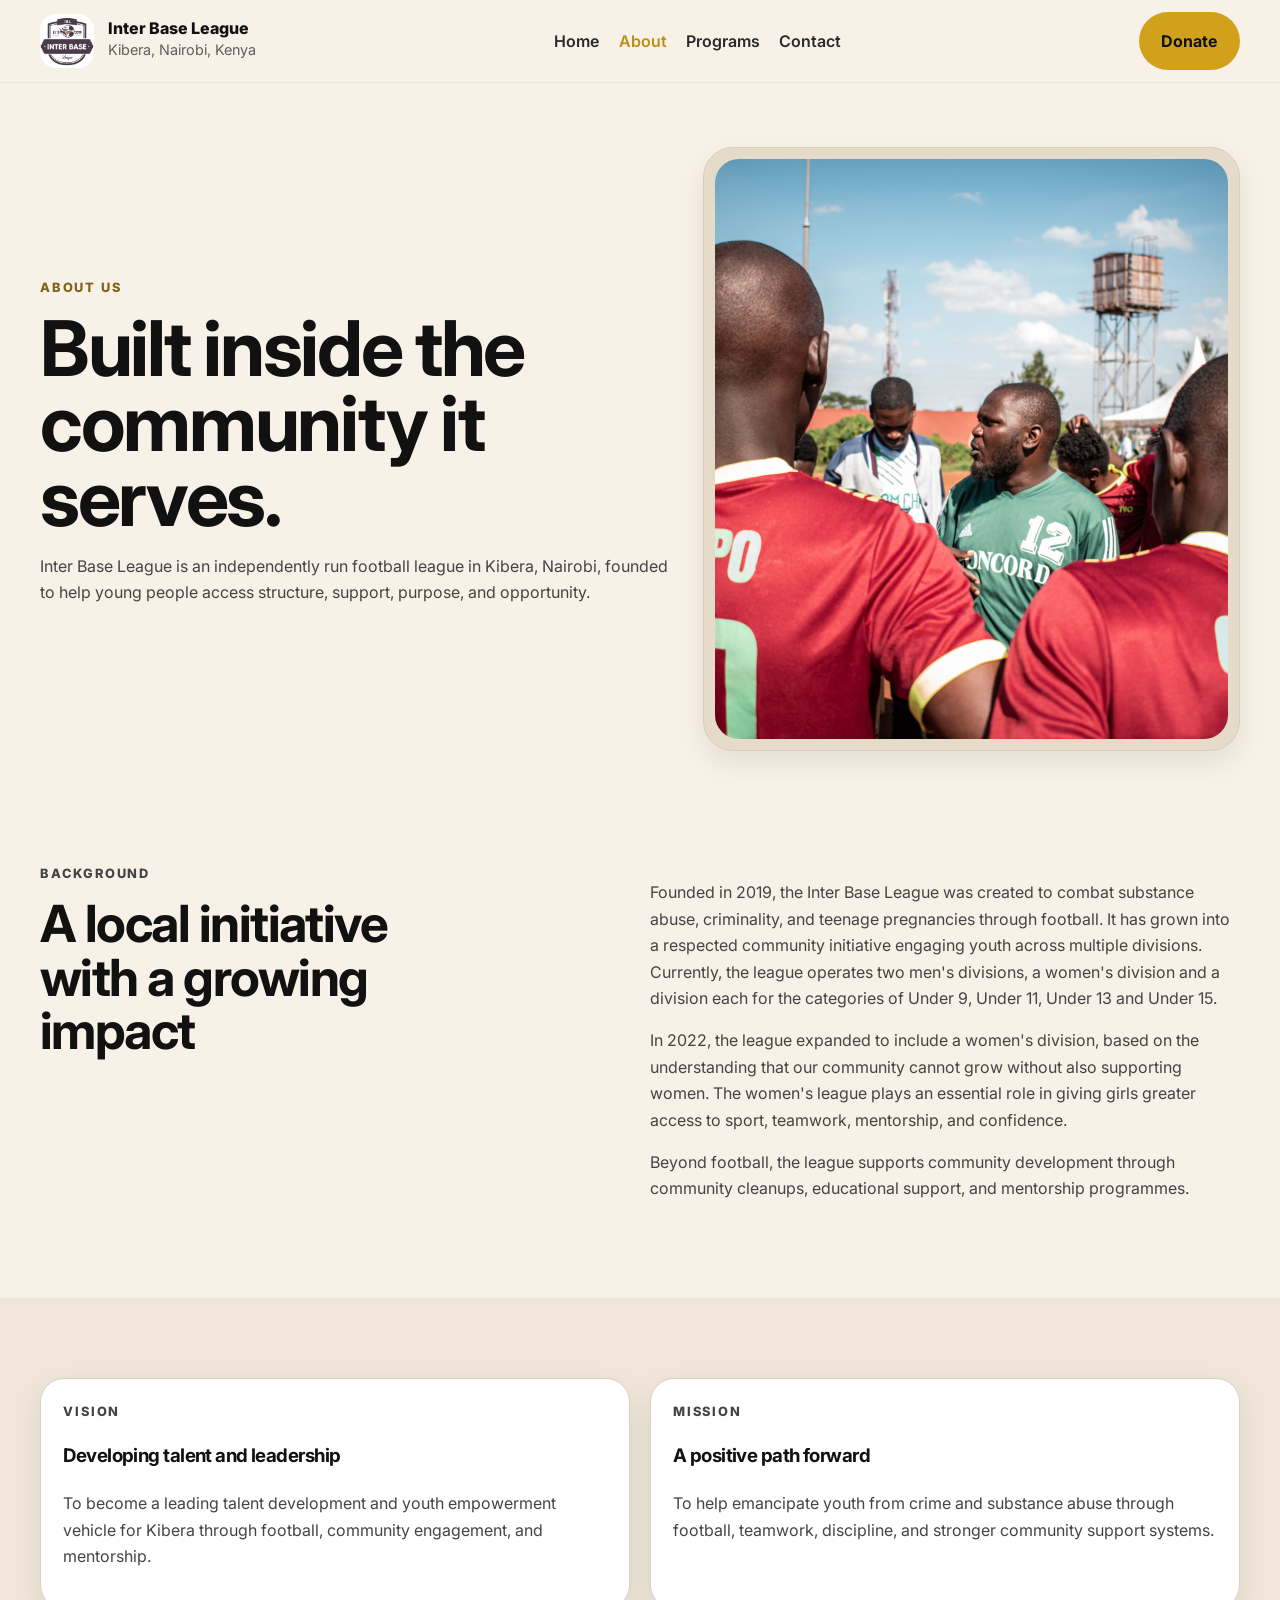
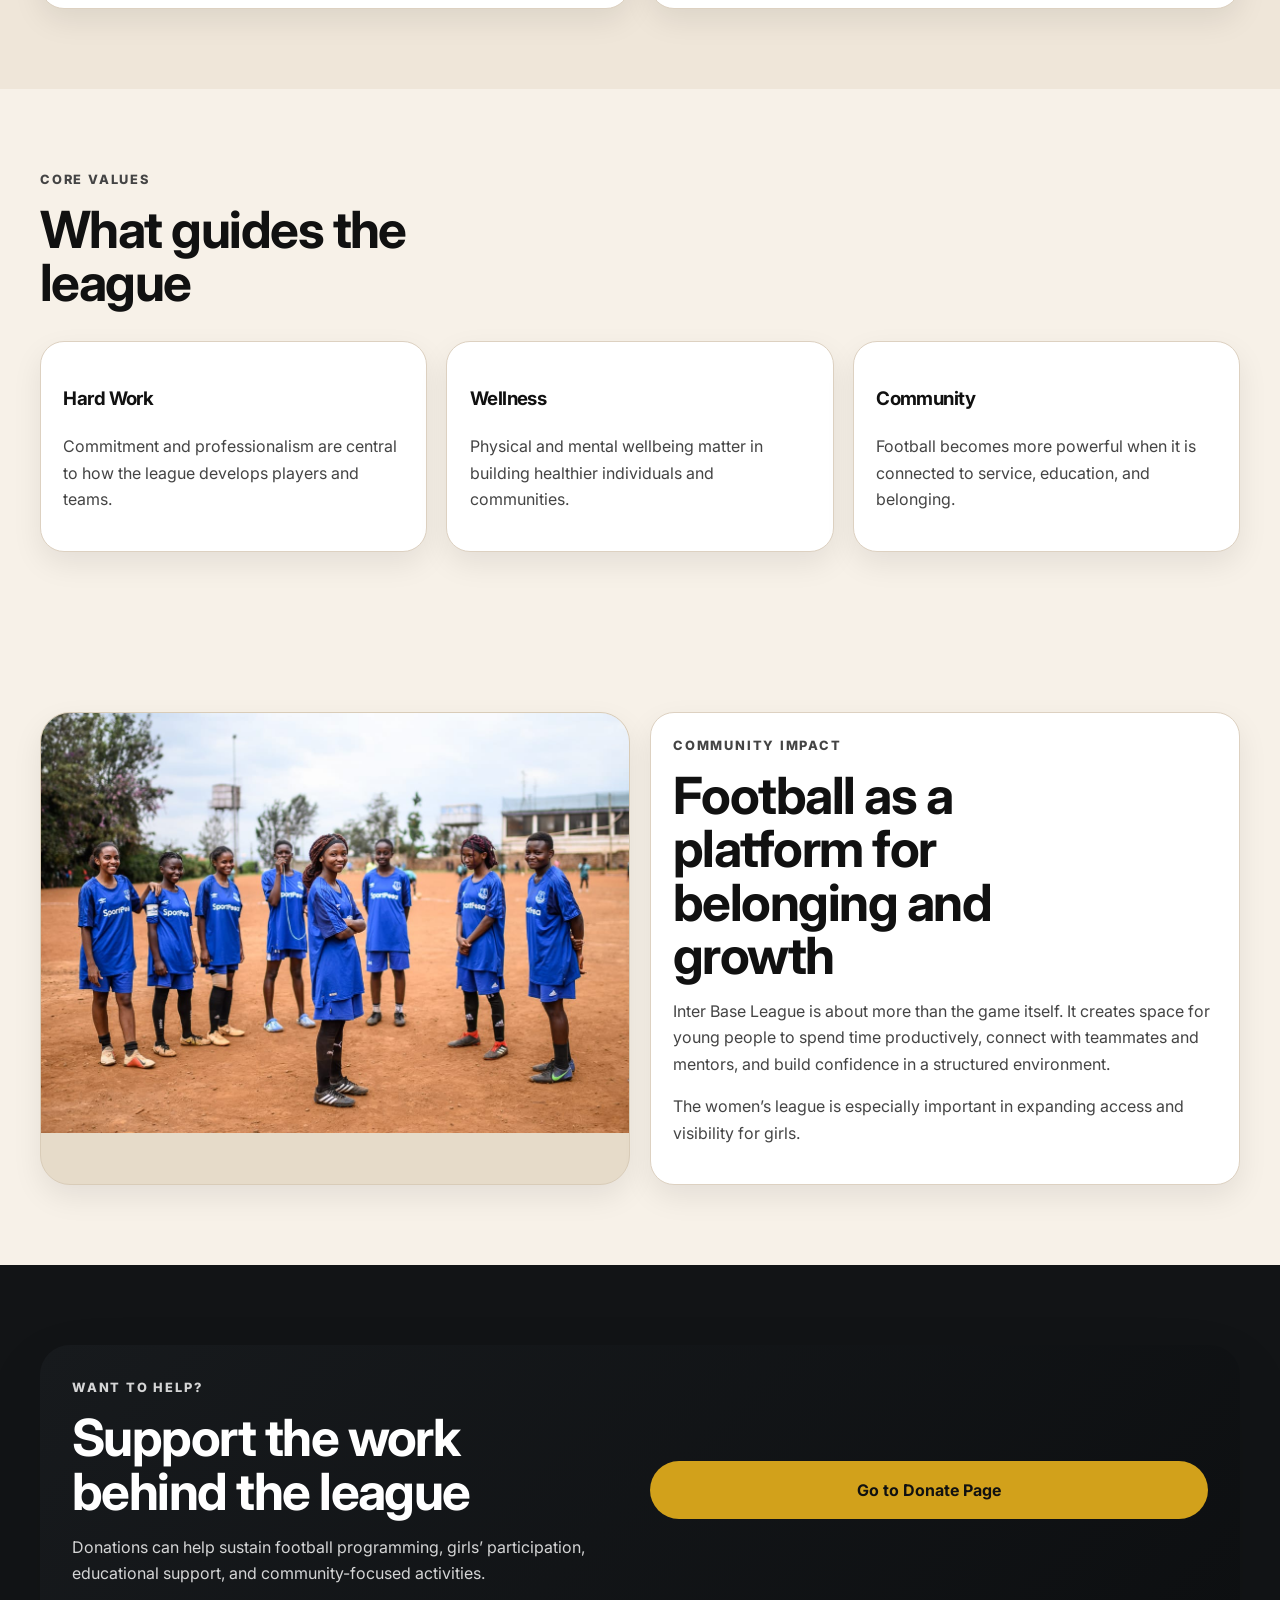
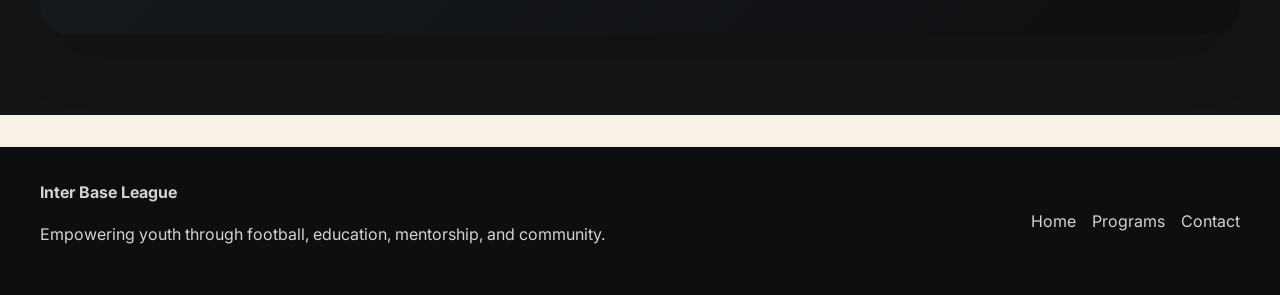
==== about.html @ d0ce37cc "Update about.html" ====
<!DOCTYPE html>
<html lang="en">
<head>
  <meta charset="UTF-8" />
  <meta name="viewport" content="width=device-width, initial-scale=1.0" />
  <title>Inter Base League | About</title>
  <meta name="description" content="Learn about Inter Base League, its mission, vision, and community impact in Kibera, Nairobi." />
  <link rel="preconnect" href="https://fonts.googleapis.com">
  <link rel="preconnect" href="https://fonts.gstatic.com" crossorigin>
  <link href="https://fonts.googleapis.com/css2?family=Inter:wght@400;500;600;700;800;900&display=swap" rel="stylesheet">
  <link rel="stylesheet" href="style.css" />
</head>
<body>
  <header class="site-header">
    <div class="container nav">
      <a href="index.html" class="brand">
        <div class="brand-mark">
          <img src="newlogo.png" alt="Inter Base League logo" onerror="this.parentElement.innerHTML='LOGO'">
        </div>
        <div class="brand-copy">
          <span class="brand-title">Inter Base League</span>
          <span class="brand-subtitle">Kibera, Nairobi, Kenya</span>
        </div>
      </a>

      <nav class="desktop-nav">
        <a href="index.html">Home</a>
        <a href="about.html" class="active">About</a>
        <a href="programs.html">Programs</a>
        <a href="contact.html">Contact</a>
      </nav>

      <div class="nav-actions">
        <a href="donate.html" class="btn btn-primary nav-btn">Donate</a>
        <button class="menu-toggle" aria-label="Open menu">☰</button>
      </div>
    </div>

    <div class="container mobile-nav">
      <div class="mobile-nav-inner">
        <a href="index.html">Home</a>
        <a href="about.html" class="active">About</a>
        <a href="programs.html">Programs</a>
        <a href="contact.html">Contact</a>
      </div>
    </div>
  </header>

  <main>
    <section class="page-hero">
      <div class="container page-hero-grid">
        <div>
          <p class="eyebrow">About us</p>
          <h1>Built inside the community it serves.</h1>
          <p class="lead">
            Inter Base League is an independently run football league in Kibera, Nairobi,
            founded to help young people access structure, support, purpose, and opportunity.
          </p>
        </div>
        <div class="hero-frame">
          <img
            src="newabout-hero.jpg"
            alt="About Inter Base League"
            class="hero-media-fixed"
            onerror="this.replaceWith(Object.assign(document.createElement('div'), {className:'placeholder placeholder-tall', textContent:'About Page Photo Placeholder'}))"
          />
        </div>
      </div>
    </section>

    <section class="section">
      <div class="container split">
        <div>
          <p class="eyebrow">Background</p>
          <h2>A local initiative with a growing impact</h2>
        </div>
        <div class="copy-block">
          <p>
            Founded in 2019, the Inter Base League was created to combat substance abuse,
            criminality, and teenage pregnancies through football. It has grown into a
            respected community initiative engaging youth across multiple divisions. 
            Currently, the league operates two men's divisions, a women's division and a 
            division each for the categories of Under 9, Under 11, Under 13 and Under 15.
          </p>
          <p>
            In 2022, the league expanded to include a women's division, based on the understanding
            that our community cannot grow without also supporting women. The women's league plays an
            essential role in giving girls greater access to sport, teamwork, mentorship, and confidence.
          </p>
          <p>
            Beyond football, the league supports community development through community cleanups,
            educational support, and mentorship programmes.
          </p>
        </div>
      </div>
    </section>

    <section class="section section-soft">
      <div class="container cards-2">
        <article class="card">
          <p class="eyebrow">Vision</p>
          <h3>Developing talent and leadership</h3>
          <p>
            To become a leading talent development and youth empowerment vehicle for Kibera
            through football, community engagement, and mentorship.
          </p>
        </article>

        <article class="card">
          <p class="eyebrow">Mission</p>
          <h3>A positive path forward</h3>
          <p>
            To help emancipate youth from crime and substance abuse through football,
            teamwork, discipline, and stronger community support systems.
          </p>
        </article>
      </div>
    </section>

    <section class="section">
      <div class="container section-heading">
        <p class="eyebrow">Core Values</p>
        <h2>What guides the league</h2>
      </div>

      <div class="container cards-3">
        <article class="card">
          <h3>Hard Work</h3>
          <p>Commitment and professionalism are central to how the league develops players and teams.</p>
        </article>
        <article class="card">
          <h3>Wellness</h3>
          <p>Physical and mental wellbeing matter in building healthier individuals and communities.</p>
        </article>
        <article class="card">
          <h3>Community</h3>
          <p>Football becomes more powerful when it is connected to service, education, and belonging.</p>
        </article>
      </div>
    </section>

    <section class="section">
      <div class="container two-col">
        <div class="image-card">
          <img
            src="newwomens-league-1.jpg"
            alt="Girls participating in Inter Base League"
            class="media image-medium"
            onerror="this.replaceWith(Object.assign(document.createElement('div'), {className:'placeholder placeholder-medium', textContent:'Women’s League Photo Placeholder'}))"
          />
        </div>
        <div class="side-panel">
          <p class="eyebrow">Community Impact</p>
          <h2>Football as a platform for belonging and growth</h2>
          <p>
            Inter Base League is about more than the game itself. It creates space for young
            people to spend time productively, connect with teammates and mentors, and build
            confidence in a structured environment.
          </p>
          <p>
            The women’s league is especially important in expanding access and visibility for girls.
          </p>
        </div>
      </div>
    </section>

    <section class="section section-dark">
      <div class="container cta-banner">
        <div class="cta-grid">
          <div>
            <p class="eyebrow eyebrow-light">Want to help?</p>
            <h2>Support the work behind the league</h2>
            <p>
              Donations can help sustain football programming, girls’ participation,
              educational support, and community-focused activities.
            </p>
          </div>
          <div style="display:flex;align-items:center;">
            <a href="donate.html" class="btn btn-primary btn-block">Go to Donate Page</a>
          </div>
        </div>
      </div>
    </section>
  </main>

  <footer class="site-footer">
    <div class="container footer-grid">
      <div>
        <strong>Inter Base League</strong>
        <p>Empowering youth through football, education, mentorship, and community.</p>
      </div>
      <div class="footer-links">
        <a href="index.html">Home</a>
        <a href="programs.html">Programs</a>
        <a href="contact.html">Contact</a>
      </div>
    </div>
  </footer>

  <script src="script.js"></script>
</body>
</html>
---- style.css ----
:root {
  --bg: #f7f1e8;
  --surface: #ffffff;
  --surface-soft: #efe6d9;
  --surface-muted: #e7dccd;
  --text: #111111;
  --muted: #5f5f5f;
  --line: #ddd1c1;
  --accent: #d2a11b;
  --accent-dark: #bb8f14;
  --dark: #121416;
  --dark-2: #1a1d20;
  --light: #ffffff;
  --max: 1200px;
  --radius-xl: 30px;
  --radius-lg: 24px;
  --radius-md: 18px;
  --shadow-lg: 0 24px 60px rgba(0, 0, 0, 0.10);
  --shadow-md: 0 12px 30px rgba(0, 0, 0, 0.08);
}

* {
  box-sizing: border-box;
}

html {
  scroll-behavior: smooth;
}

body {
  margin: 0;
  font-family: "Inter", sans-serif;
  background: var(--bg);
  color: var(--text);
  line-height: 1.65;
}

a {
  color: inherit;
  text-decoration: none;
}

img {
  max-width: 100%;
  display: block;
}

.container {
  width: min(100% - 2rem, var(--max));
  margin-inline: auto;
}

.site-header {
  position: sticky;
  top: 0;
  z-index: 1000;
  background: rgba(247, 241, 232, 0.92);
  backdrop-filter: blur(14px);
  border-bottom: 1px solid rgba(17, 17, 17, 0.05);
}

.nav {
  min-height: 82px;
  display: flex;
  align-items: center;
  justify-content: space-between;
  gap: 1rem;
}

.brand {
  display: flex;
  align-items: center;
  gap: 0.9rem;
}

.brand-mark {
  width: 54px;
  height: 54px;
  border-radius: 16px;
  overflow: hidden;
  background: var(--dark);
  display: grid;
  place-items: center;
  color: #fff;
  font-size: 0.78rem;
  font-weight: 800;
  flex-shrink: 0;
}

.brand-mark img {
  width: 100%;
  height: 100%;
  object-fit: cover;
}

.brand-copy {
  display: flex;
  flex-direction: column;
}

.brand-title {
  font-weight: 800;
  line-height: 1.1;
}

.brand-subtitle {
  font-size: 0.9rem;
  color: var(--muted);
}

.desktop-nav {
  display: flex;
  align-items: center;
  gap: 1.2rem;
  flex-wrap: wrap;
}

.desktop-nav a,
.mobile-nav a {
  font-weight: 600;
  color: #2a2a2a;
}

.desktop-nav a.active,
.mobile-nav a.active {
  color: var(--accent-dark);
}

.nav-actions {
  display: flex;
  align-items: center;
  gap: 0.75rem;
}

.menu-toggle {
  display: none;
  width: 46px;
  height: 46px;
  border: 1px solid var(--line);
  background: #fff;
  border-radius: 12px;
  cursor: pointer;
  font-size: 1.2rem;
}

.mobile-nav {
  display: none;
  padding: 0 0 1rem;
}

.mobile-nav.open {
  display: block;
}

.mobile-nav-inner {
  display: flex;
  flex-direction: column;
  gap: 0.75rem;
  background: #fff;
  border: 1px solid var(--line);
  border-radius: 20px;
  padding: 1rem;
  box-shadow: var(--shadow-md);
}

.btn {
  display: inline-flex;
  align-items: center;
  justify-content: center;
  min-height: 50px;
  padding: 0.95rem 1.35rem;
  border-radius: 999px;
  border: 1px solid transparent;
  font-weight: 700;
  transition: 0.2s ease;
  cursor: pointer;
}

.btn:hover {
  transform: translateY(-1px);
}

.btn-primary {
  background: var(--accent);
  color: #111;
}

.btn-primary:hover {
  background: var(--accent-dark);
}

.btn-secondary {
  background: transparent;
  border-color: #cabaa8;
  color: var(--text);
}

.btn-secondary:hover {
  background: rgba(255,255,255,0.55);
}

.btn-secondary-light {
  background: transparent;
  border-color: rgba(255,255,255,0.35);
  color: #fff;
}

.btn-secondary-light:hover {
  background: rgba(255,255,255,0.08);
}

.btn-block {
  width: 100%;
}

.page-hero {
  padding: 4rem 0 2rem;
}

.page-hero-grid {
  display: grid;
  grid-template-columns: 1.08fr 0.92fr;
  gap: 2rem;
  align-items: center;
}

.eyebrow {
  margin: 0 0 0.8rem;
  font-size: 0.8rem;
  font-weight: 800;
  text-transform: uppercase;
  letter-spacing: 0.14em;
  color: #7f6517;
}

.eyebrow-light {
  color: #f2d26d;
}

h1, h2, h3 {
  letter-spacing: -0.03em;
}

.page-hero h1 {
  margin: 0 0 1rem;
  font-size: clamp(2.7rem, 6vw, 5rem);
  line-height: 0.98;
  max-width: 11ch;
}

.section h2 {
  margin: 0 0 1rem;
  font-size: clamp(2rem, 4vw, 3.3rem);
  line-height: 1.04;
  max-width: 13ch;
}

.lead,
.section-intro-text,
.copy-block p,
.text-muted,
.card p,
.panel p,
.feature-card p,
.faq-item p,
.contact-card p,
.donate-note,
.list-card li,
.section p {
  color: #444;
}

.hero-frame,
.image-card,
.gallery-card,
.side-panel,
.contact-card,
.card,
.panel,
.feature-card,
.faq-item,
.list-card {
  box-shadow: var(--shadow-md);
}

.hero-frame,
.image-card,
.gallery-card {
  background: #e6dbc9;
  border: 1px solid #d9ccb8;
  border-radius: var(--radius-xl);
  overflow: hidden;
}

.hero-frame {
  padding: 0.7rem;
}

.media,
.hero-media-fixed {
  width: 100%;
  display: block;
  object-fit: cover;
}

.hero-media-fixed {
  height: 580px;
  border-radius: 24px;
}

.image-medium {
  height: 420px;
}

.image-small {
  height: 260px;
}

.placeholder {
  min-height: 260px;
  display: grid;
  place-items: center;
  text-align: center;
  padding: 2rem;
  font-weight: 700;
  color: #6d6459;
  border-radius: 24px;
  background:
    linear-gradient(135deg, rgba(255,255,255,0.48), rgba(0,0,0,0.04)),
    repeating-linear-gradient(
      45deg,
      rgba(255,255,255,0.25) 0,
      rgba(255,255,255,0.25) 14px,
      rgba(0,0,0,0.02) 14px,
      rgba(0,0,0,0.02) 28px
    );
}

.placeholder-tall {
  min-height: 580px;
}

.placeholder-medium {
  min-height: 420px;
}

.placeholder-small {
  min-height: 240px;
}

.section {
  padding: 5rem 0;
}

.section-soft {
  background: var(--surface-soft);
}

.section-dark {
  background: var(--dark);
  color: var(--light);
}

.section-dark p,
.section-dark li {
  color: rgba(255,255,255,0.82);
}

.section-heading {
  margin-bottom: 2rem;
}

.two-col,
.split,
.contact-grid,
.cta-grid,
.programs-grid,
.stats-grid,
.gallery-grid,
.faq-grid,
.cards-3,
.cards-2 {
  display: grid;
  gap: 1.2rem;
}

.two-col,
.split,
.contact-grid,
.cta-grid,
.faq-grid {
  grid-template-columns: 1fr 1fr;
}

.cards-3,
.programs-grid {
  grid-template-columns: repeat(3, 1fr);
}

.cards-2 {
  grid-template-columns: repeat(2, 1fr);
}

.stats-grid {
  grid-template-columns: repeat(4, 1fr);
}

.gallery-grid {
  grid-template-columns: repeat(3, 1fr);
}

.card,
.panel,
.feature-card,
.faq-item,
.list-card,
.contact-card,
.side-panel {
  background: var(--surface);
  border: 1px solid var(--line);
  border-radius: 24px;
  padding: 1.4rem;
}

.side-panel.dark,
.panel.dark {
  background: linear-gradient(135deg, #171a1d, #0d0f11);
  color: #fff;
  border: none;
  box-shadow: var(--shadow-lg);
}

.side-panel.dark p,
.panel.dark p,
.side-panel.dark li,
.panel.dark li {
  color: rgba(255,255,255,0.82);
}

.stat-box {
  background: var(--surface);
  border: 1px solid var(--line);
  border-radius: 22px;
  padding: 1.3rem;
  text-align: center;
  box-shadow: var(--shadow-md);
}

.stat-box strong {
  display: block;
  font-size: 2rem;
  line-height: 1;
  margin-bottom: 0.45rem;
}

.stat-box span {
  color: var(--muted);
}

.list-clean {
  margin: 0;
  padding-left: 1.2rem;
}

.cta-banner {
  background: linear-gradient(135deg, #171a1d, #0d0f11);
  color: #fff;
  border-radius: 30px;
  padding: 2rem;
  box-shadow: var(--shadow-lg);
}

.cta-banner p {
  color: rgba(255,255,255,0.82);
}

.site-footer {
  background: #0d0e10;
  color: rgba(255,255,255,0.82);
  padding: 2rem 0;
  margin-top: 2rem;
}

.footer-grid {
  display: flex;
  justify-content: space-between;
  gap: 1rem;
  align-items: center;
}

.footer-links {
  display: flex;
  gap: 1rem;
  flex-wrap: wrap;
}

@media (max-width: 1050px) {
  .page-hero-grid,
  .two-col,
  .split,
  .contact-grid,
  .cta-grid,
  .faq-grid,
  .cards-3,
  .cards-2,
  .programs-grid,
  .stats-grid,
  .gallery-grid {
    grid-template-columns: 1fr;
  }

  .desktop-nav,
  .nav-btn {
    display: none;
  }

  .menu-toggle {
    display: inline-flex;
    align-items: center;
    justify-content: center;
  }

  .hero-media-fixed {
    height: 360px;
  }

  .image-medium {
    height: 300px;
  }

  .image-small {
    height: 220px;
  }

  .footer-grid {
    flex-direction: column;
    align-items: flex-start;
  }
}

@media (max-width: 640px) {
  .container {
    width: min(100% - 1.2rem, var(--max));
  }

  .page-hero {
    padding-top: 2.5rem;
  }

  .section {
    padding: 4rem 0;
  }
}
img[src*="newcontact-hero.jpg"] {
  object-position: 35% center;
}
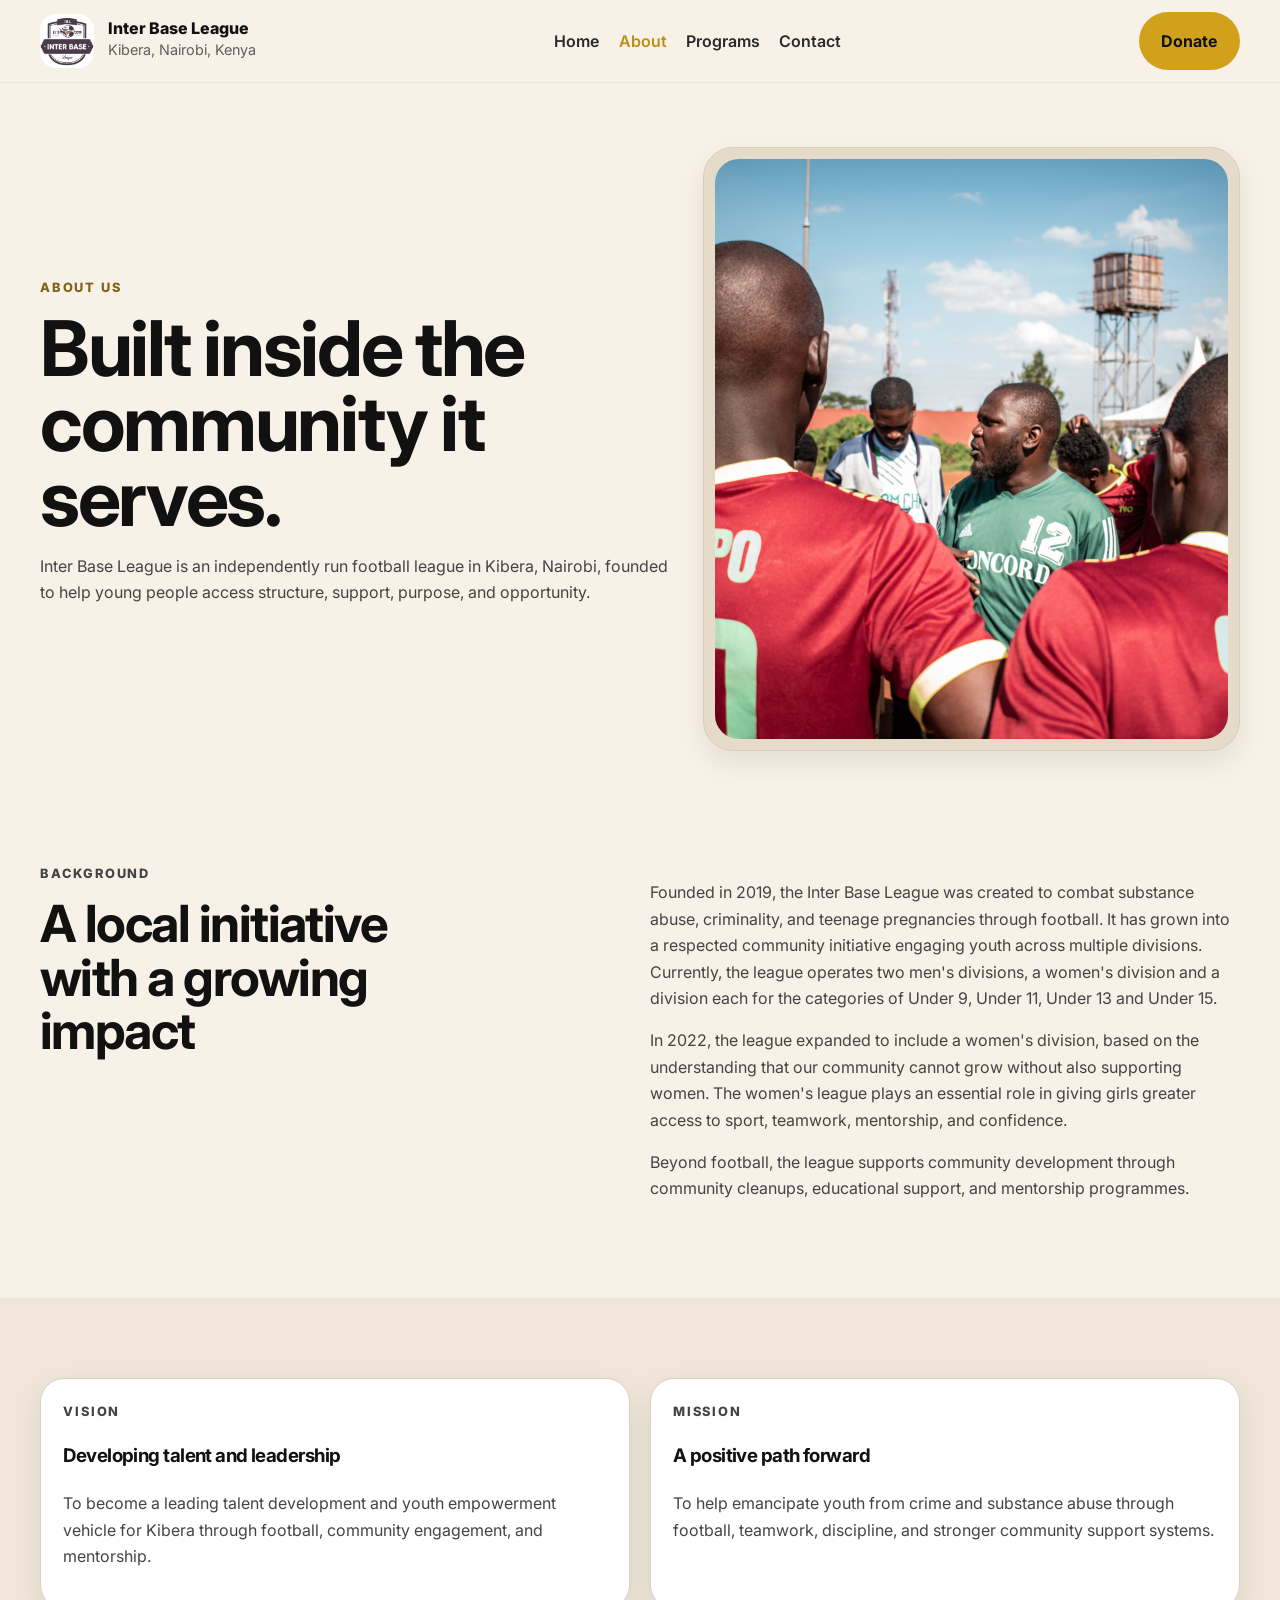
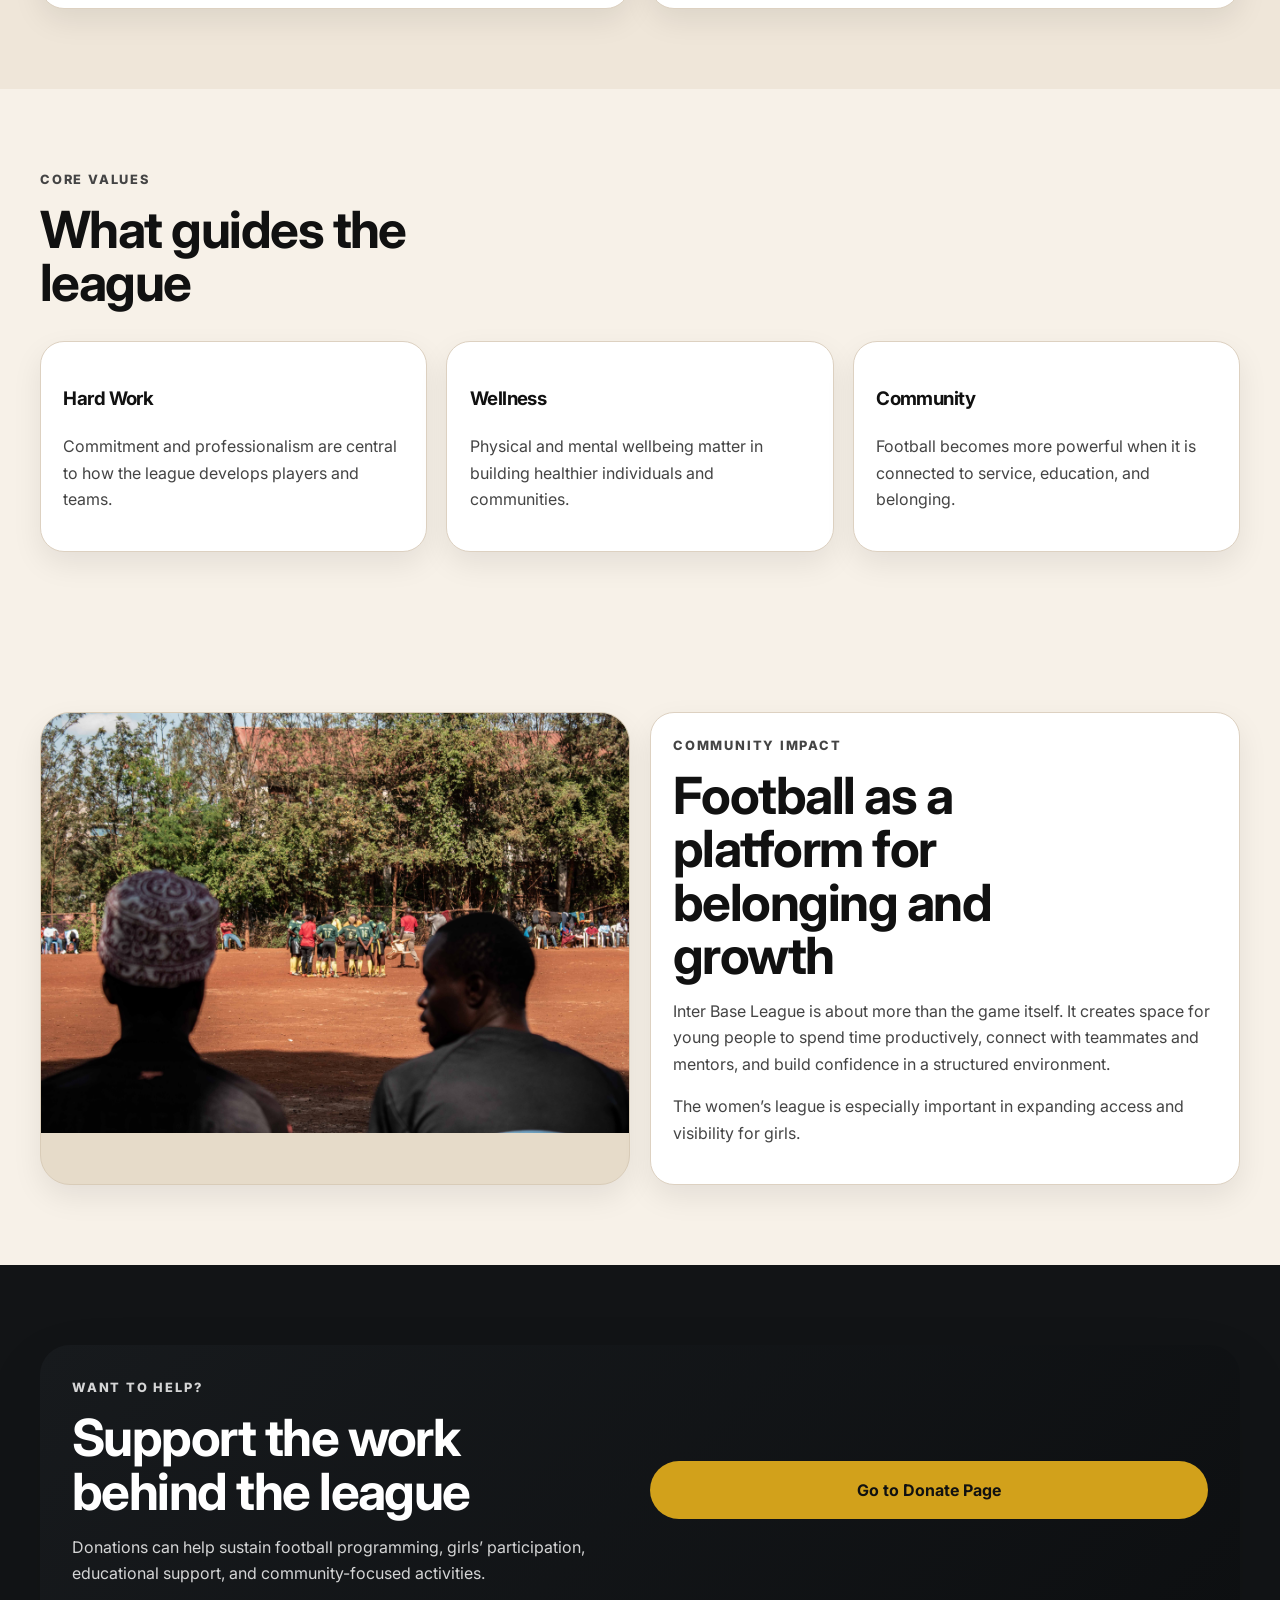
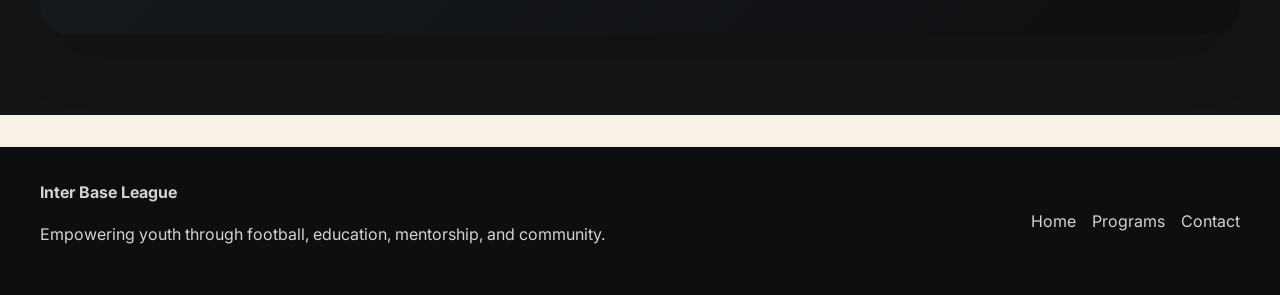
==== commit 03f35cf9: "Update about.html" ====
--- a/about.html
+++ b/about.html
@@ -143,7 +143,7 @@
       <div class="container two-col">
         <div class="image-card">
           <img
-            src="newwomens-league-1.jpg"
+            src="newwomens-league-2.jpg"
             alt="Girls participating in Inter Base League"
             class="media image-medium"
             onerror="this.replaceWith(Object.assign(document.createElement('div'), {className:'placeholder placeholder-medium', textContent:'Women’s League Photo Placeholder'}))"
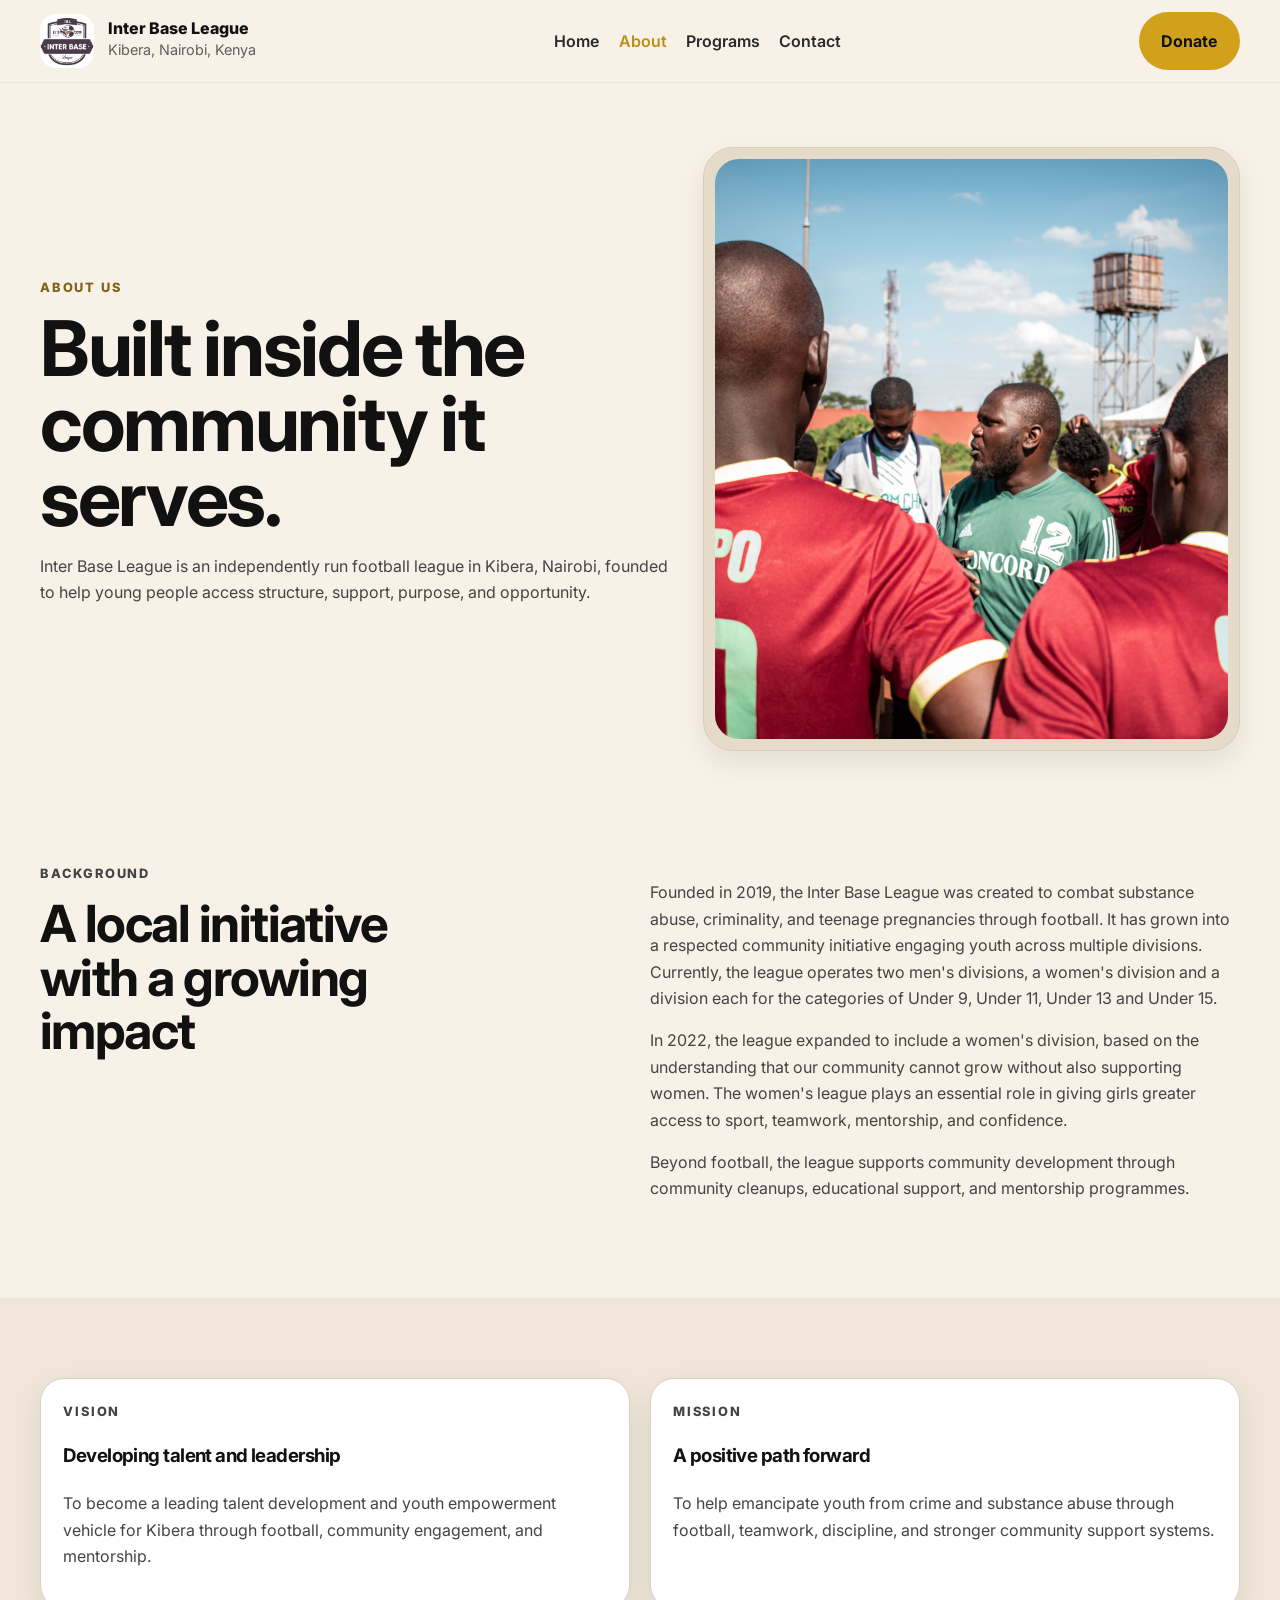
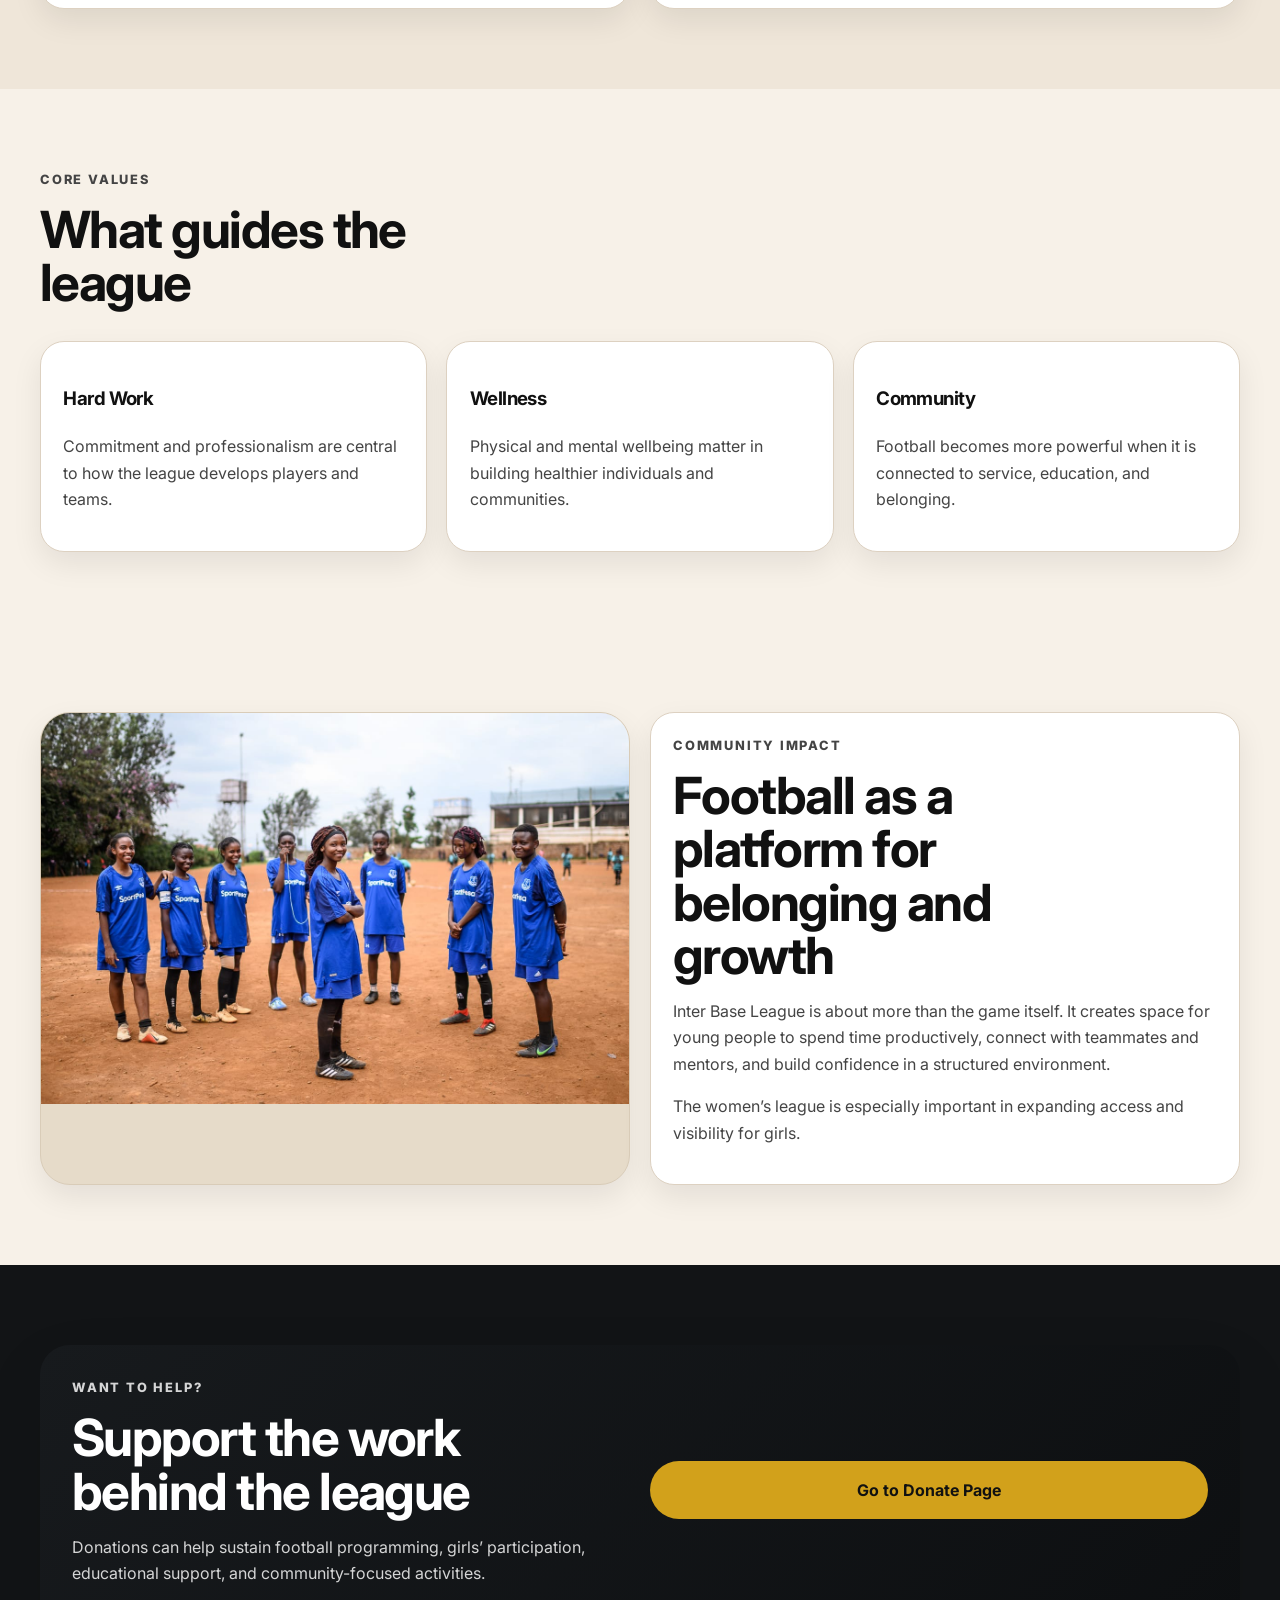
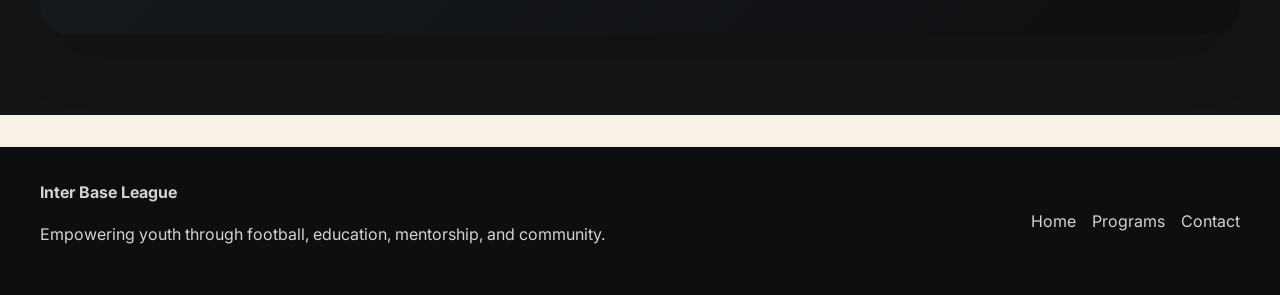
==== commit a3965b72: "Update about.html" ====
--- a/about.html
+++ b/about.html
@@ -143,9 +143,9 @@
       <div class="container two-col">
         <div class="image-card">
           <img
-            src="newwomens-league-2.jpg"
+            src="newwomens-league-1.jpg"
             alt="Girls participating in Inter Base League"
-            class="media image-medium"
+            class="media image-fixed"
             onerror="this.replaceWith(Object.assign(document.createElement('div'), {className:'placeholder placeholder-medium', textContent:'Women’s League Photo Placeholder'}))"
           />
         </div>
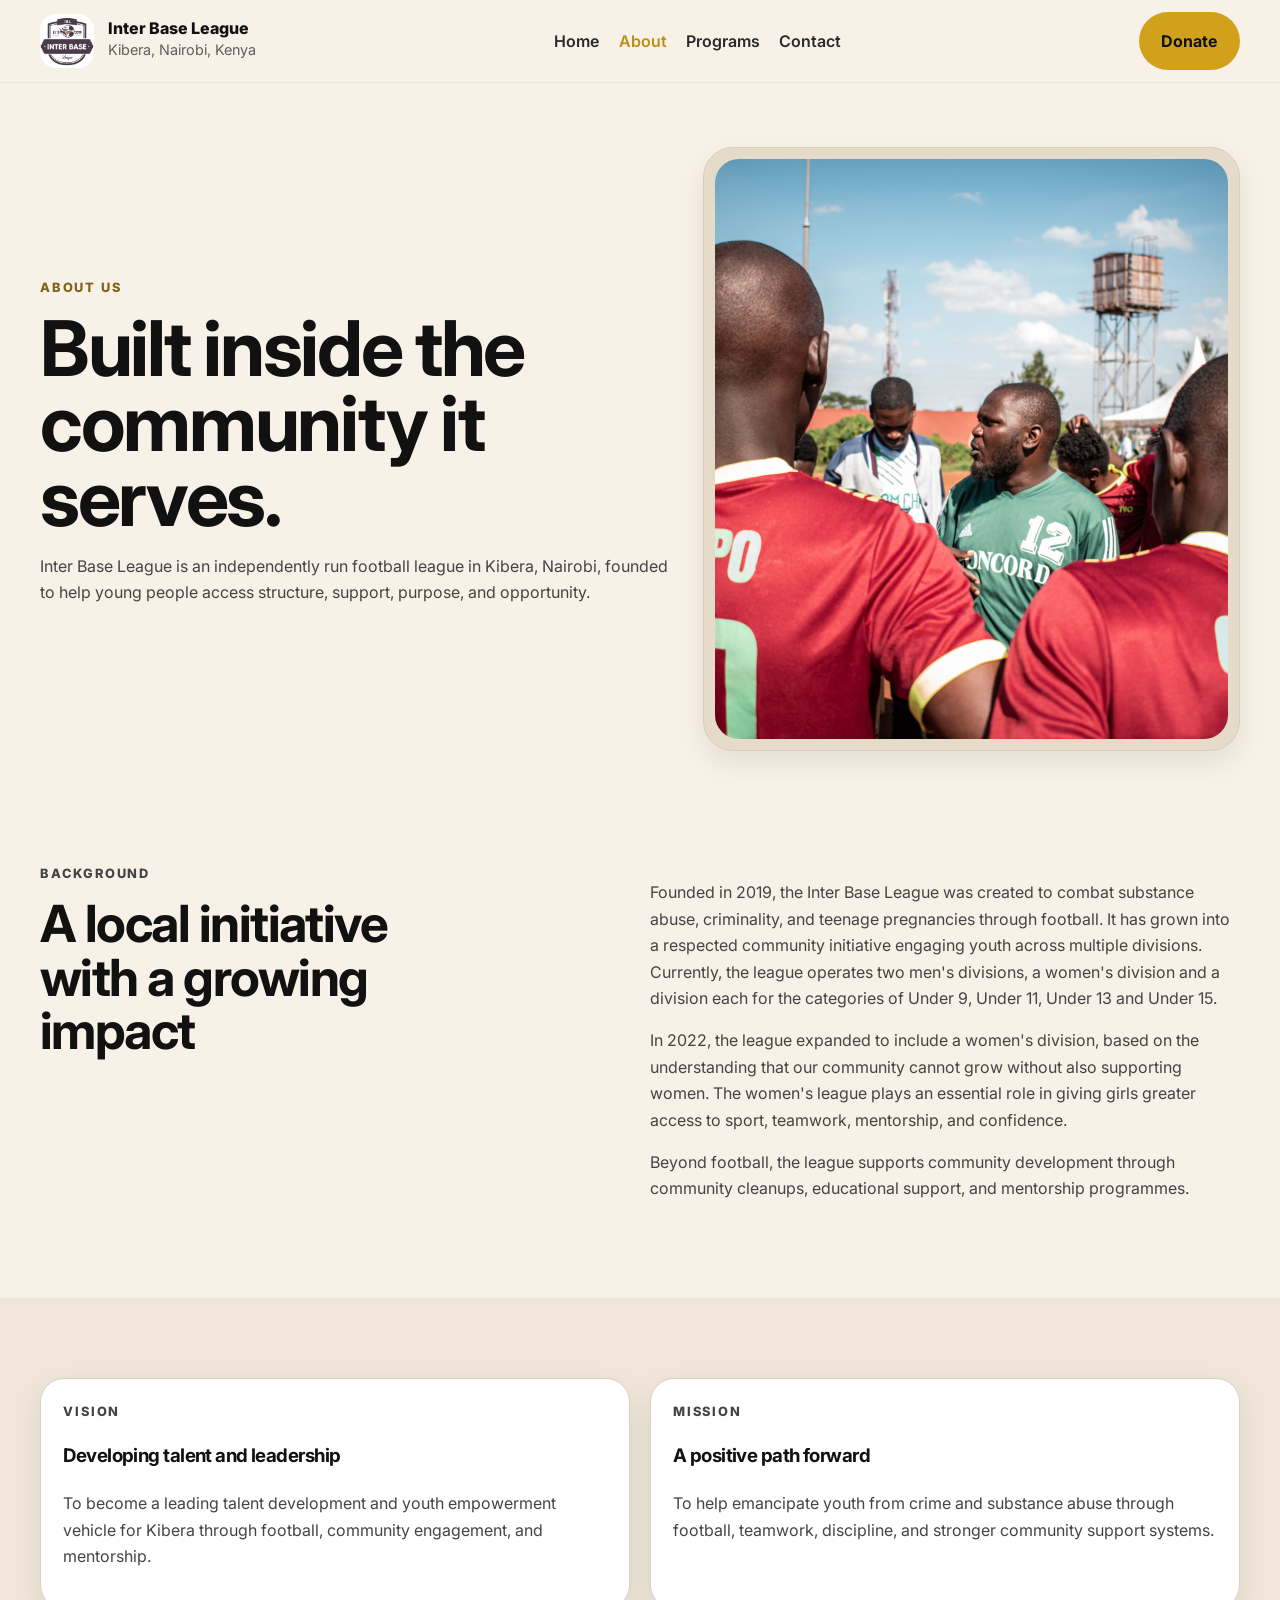
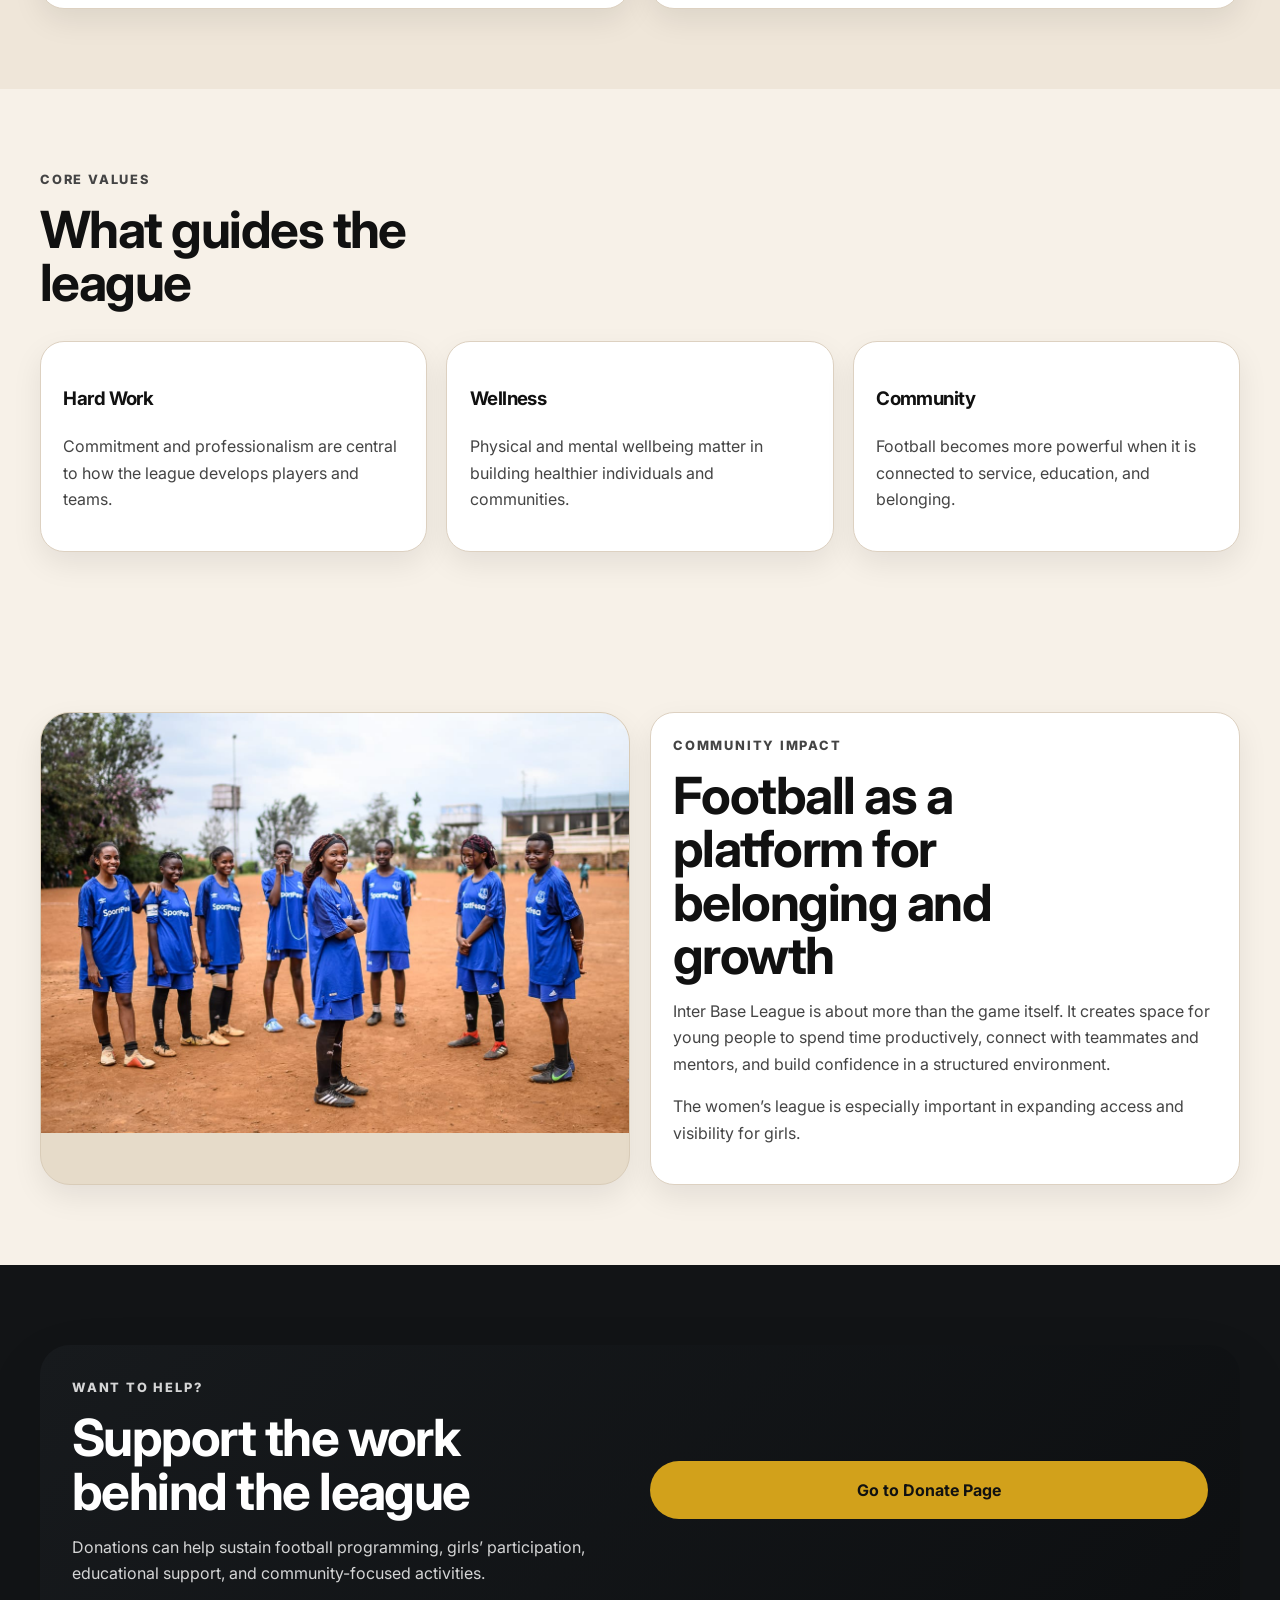
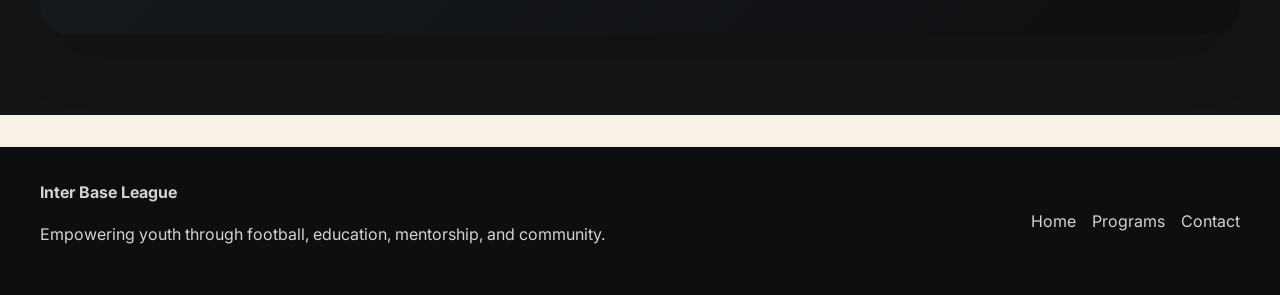
==== commit 501e29dc: "Update about.html" ====
--- a/about.html
+++ b/about.html
@@ -145,7 +145,7 @@
           <img
             src="newwomens-league-1.jpg"
             alt="Girls participating in Inter Base League"
-            class="media image-fixed"
+            class="media image-medium"
             onerror="this.replaceWith(Object.assign(document.createElement('div'), {className:'placeholder placeholder-medium', textContent:'Women’s League Photo Placeholder'}))"
           />
         </div>
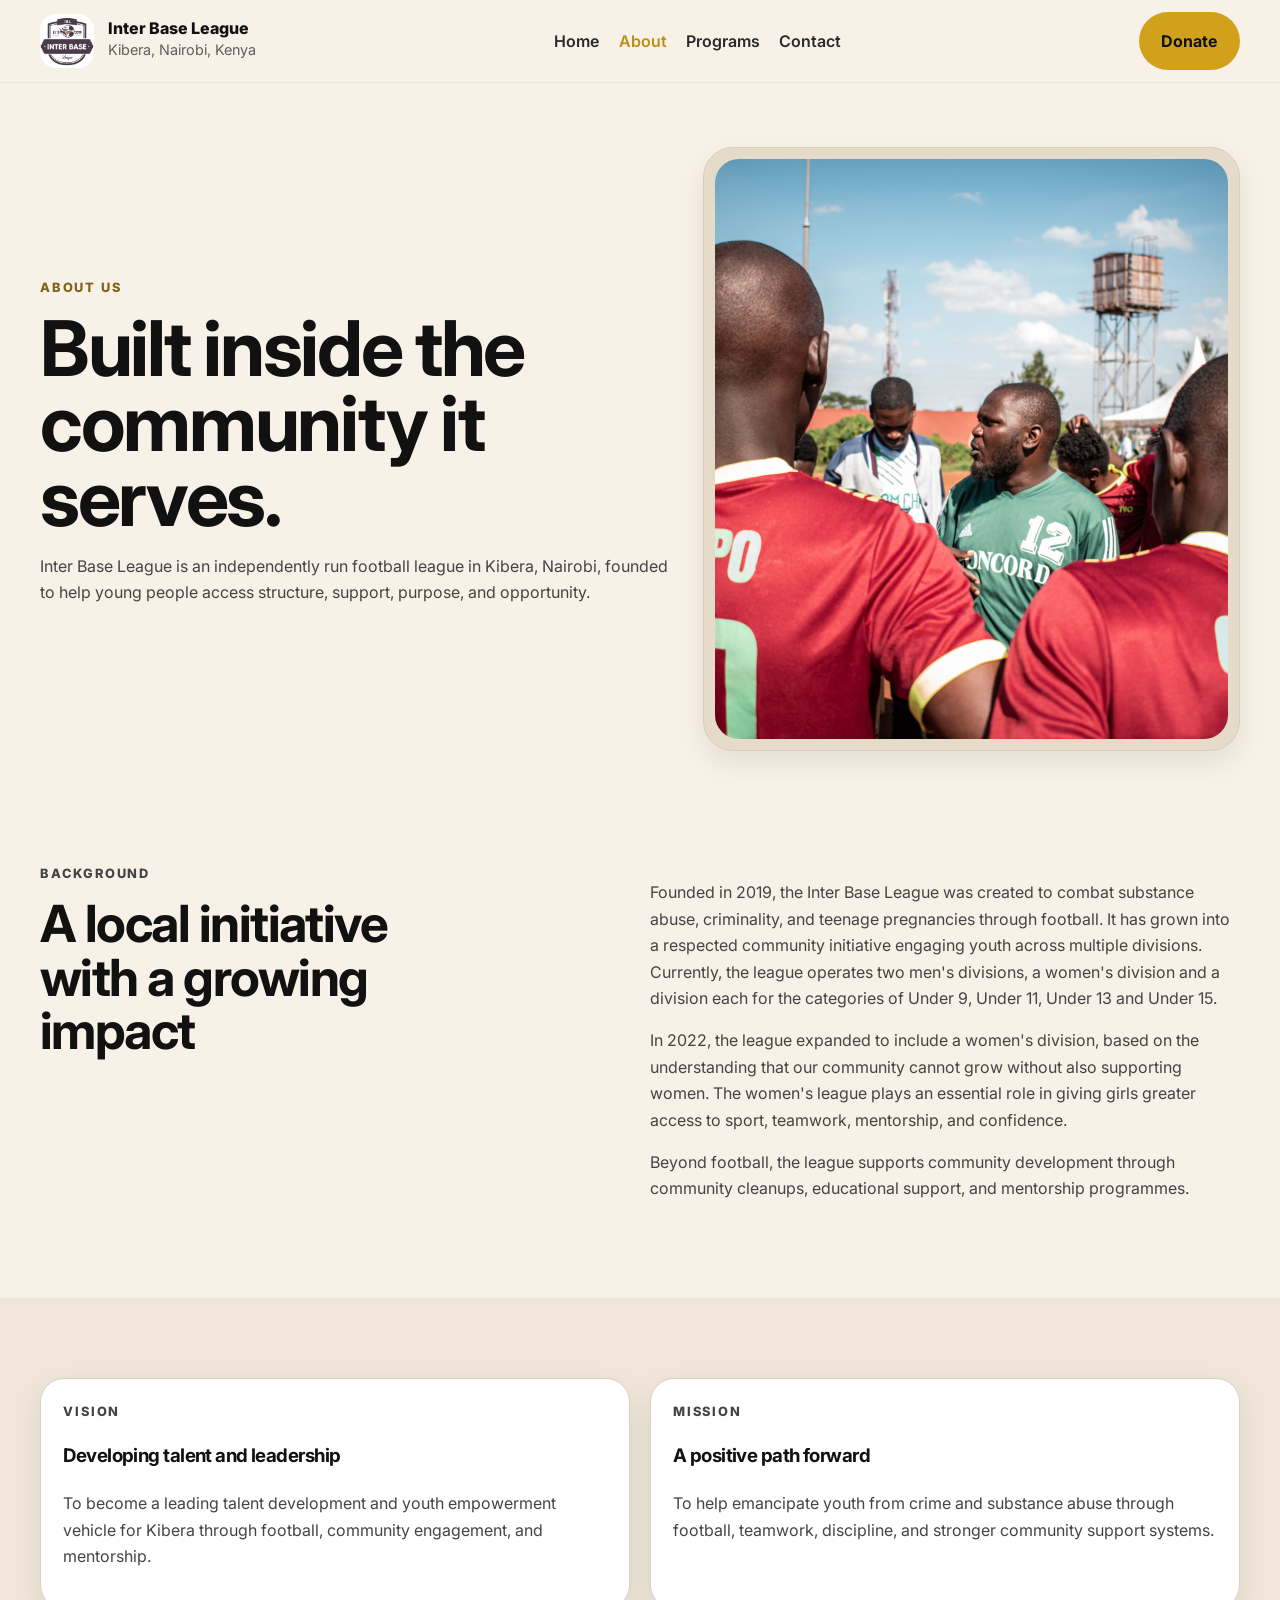
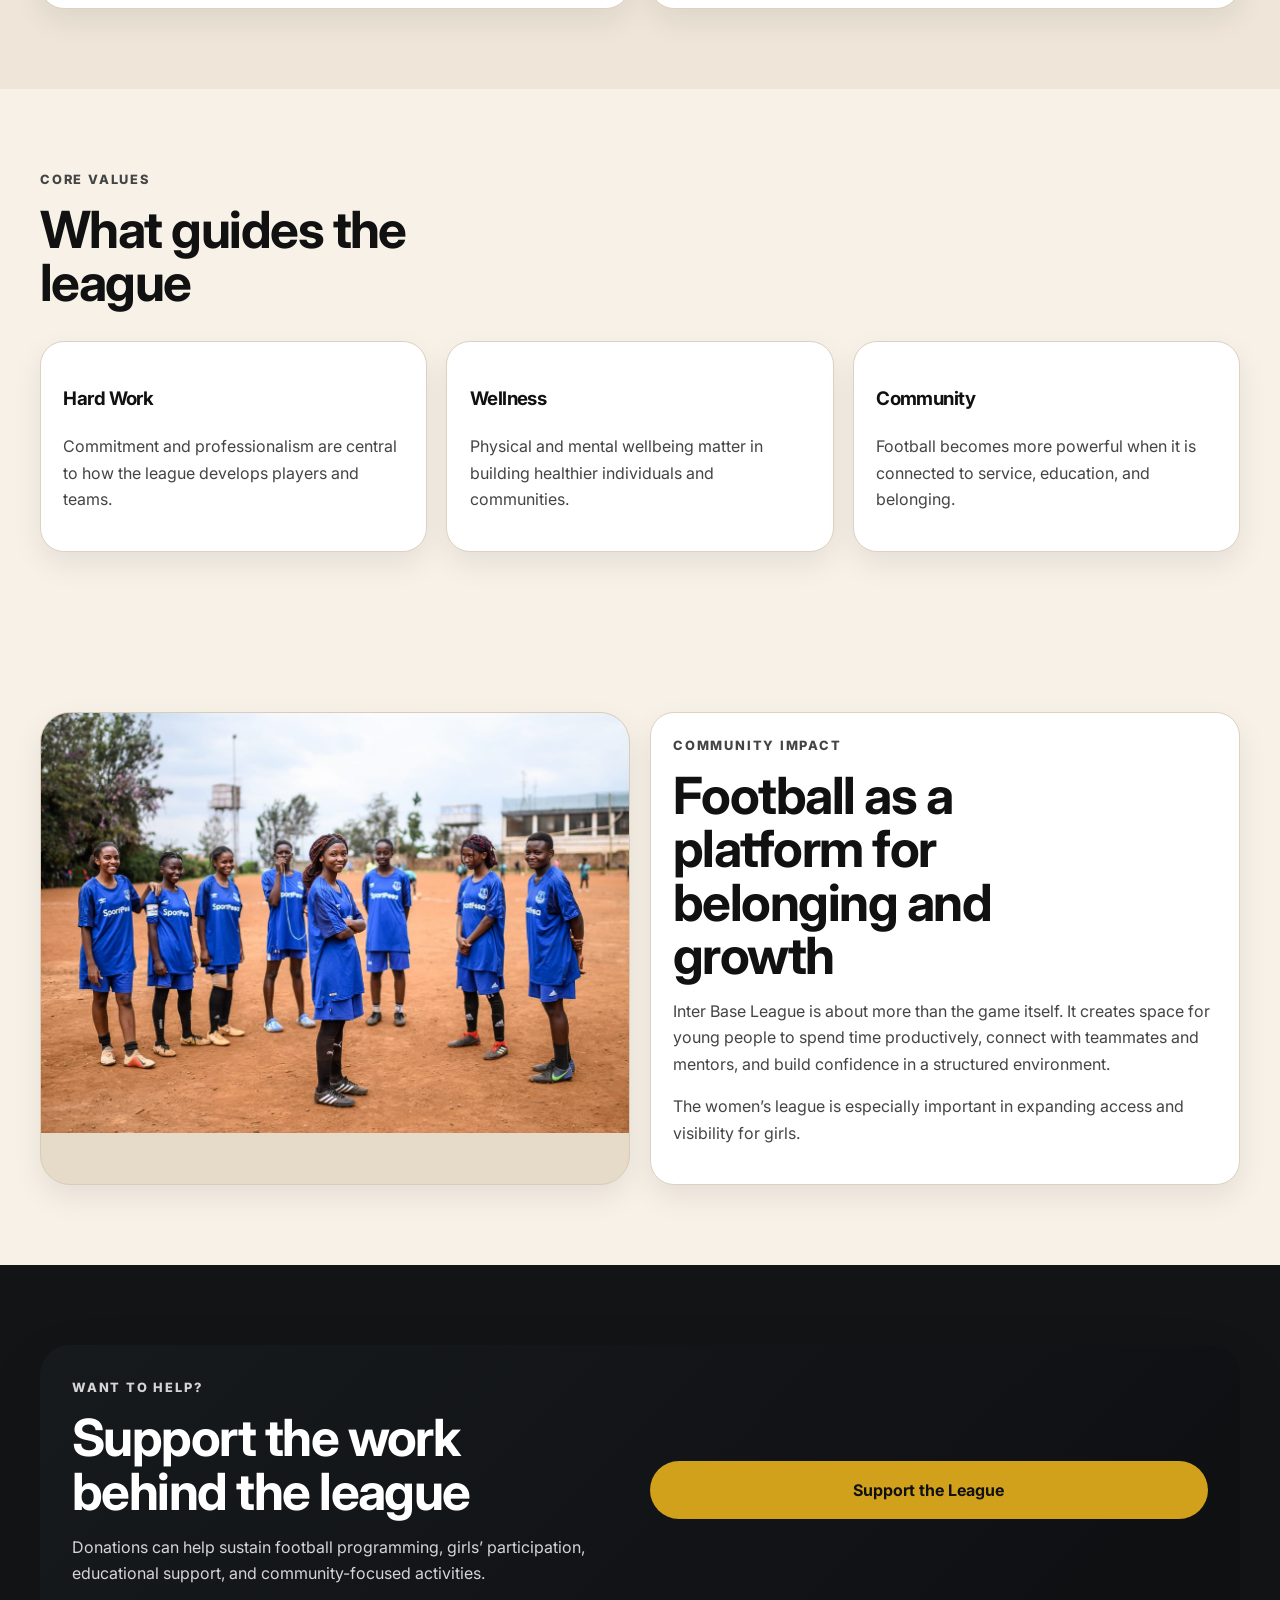
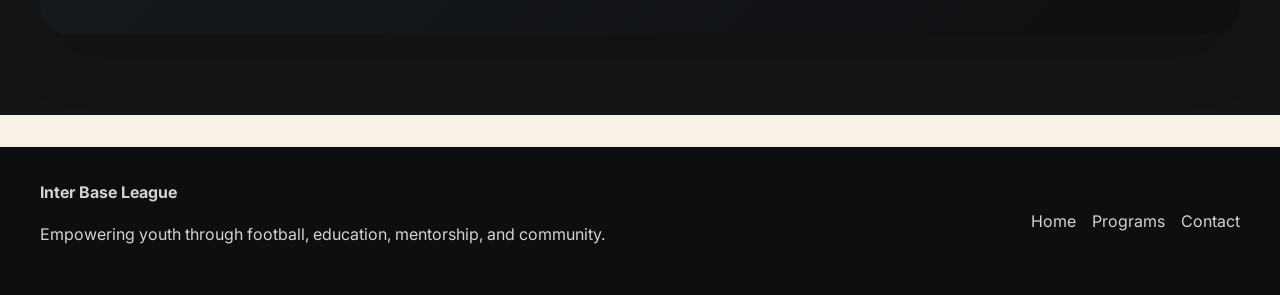
==== commit d6f9fee7: "Update about.html" ====
--- a/about.html
+++ b/about.html
@@ -176,7 +176,7 @@
             </p>
           </div>
           <div style="display:flex;align-items:center;">
-            <a href="donate.html" class="btn btn-primary btn-block">Go to Donate Page</a>
+            <a href="donate.html" class="btn btn-primary btn-block">Support the League</a>
           </div>
         </div>
       </div>
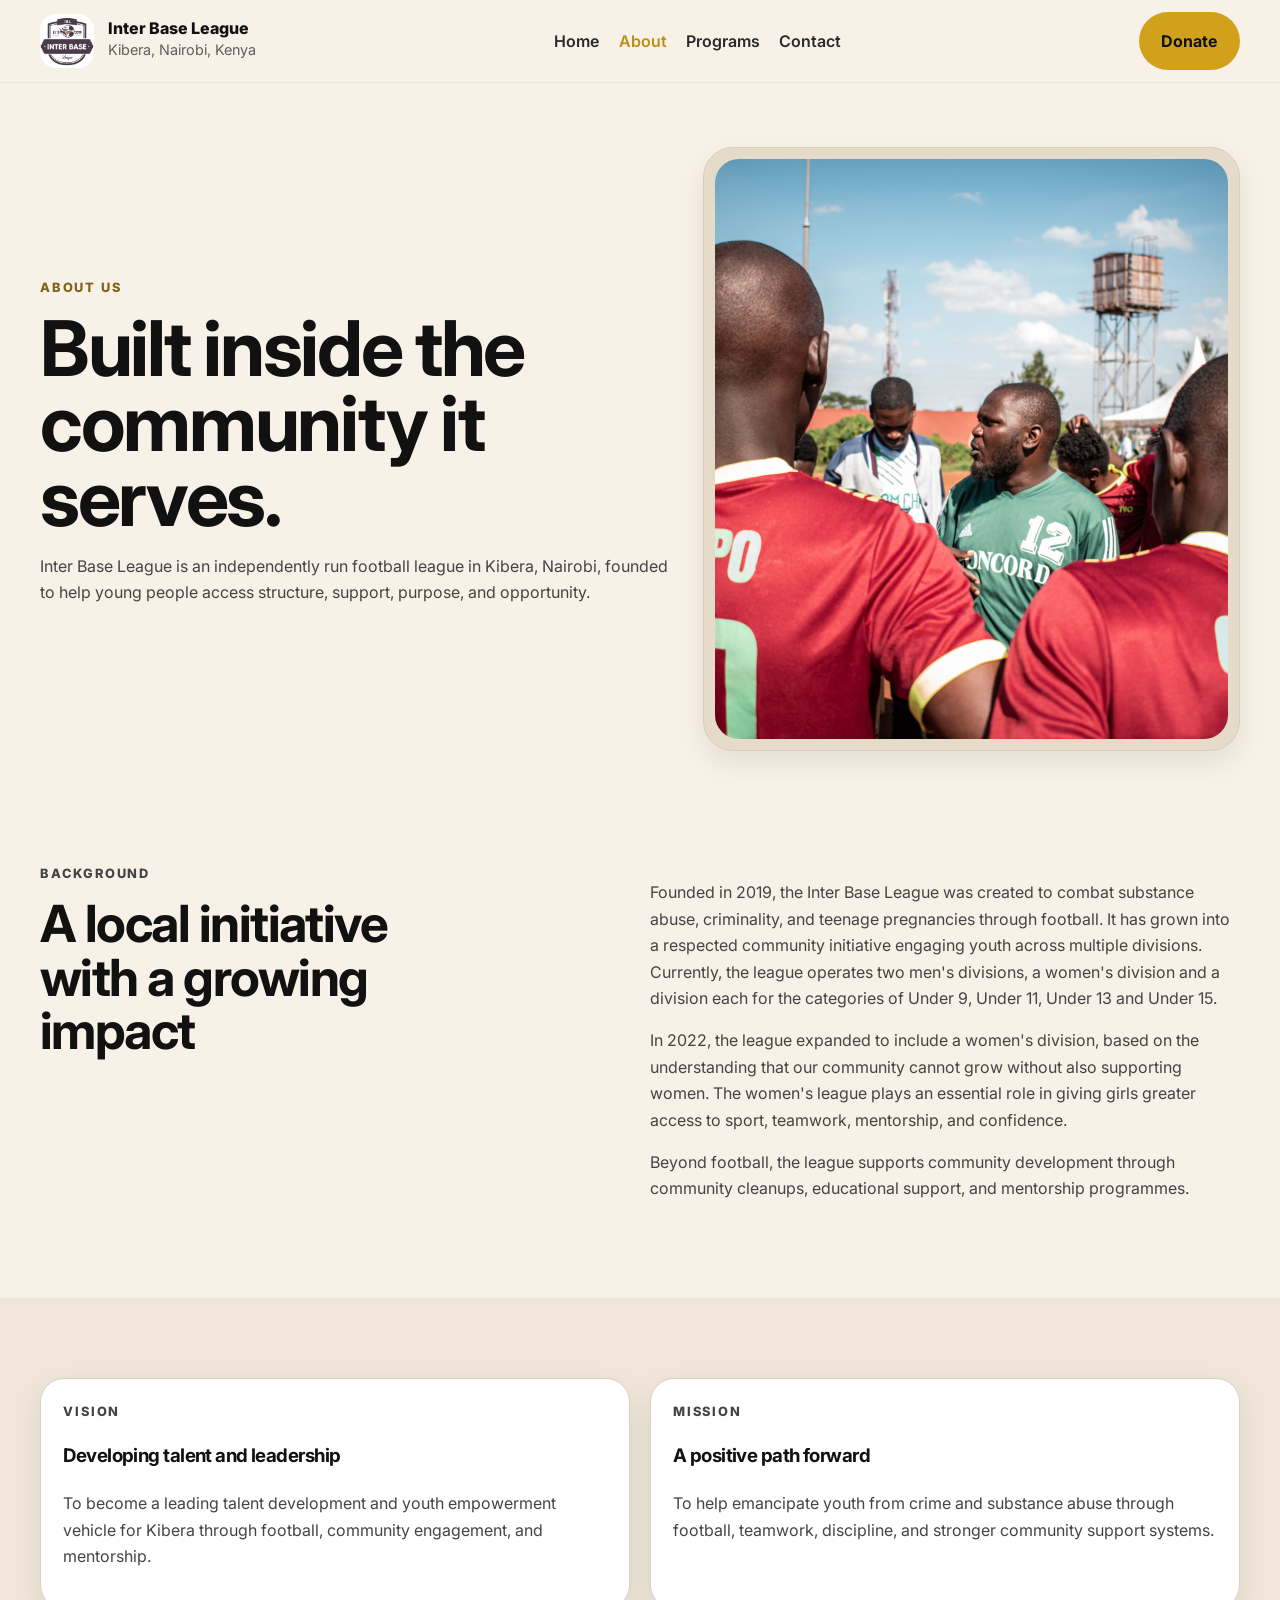
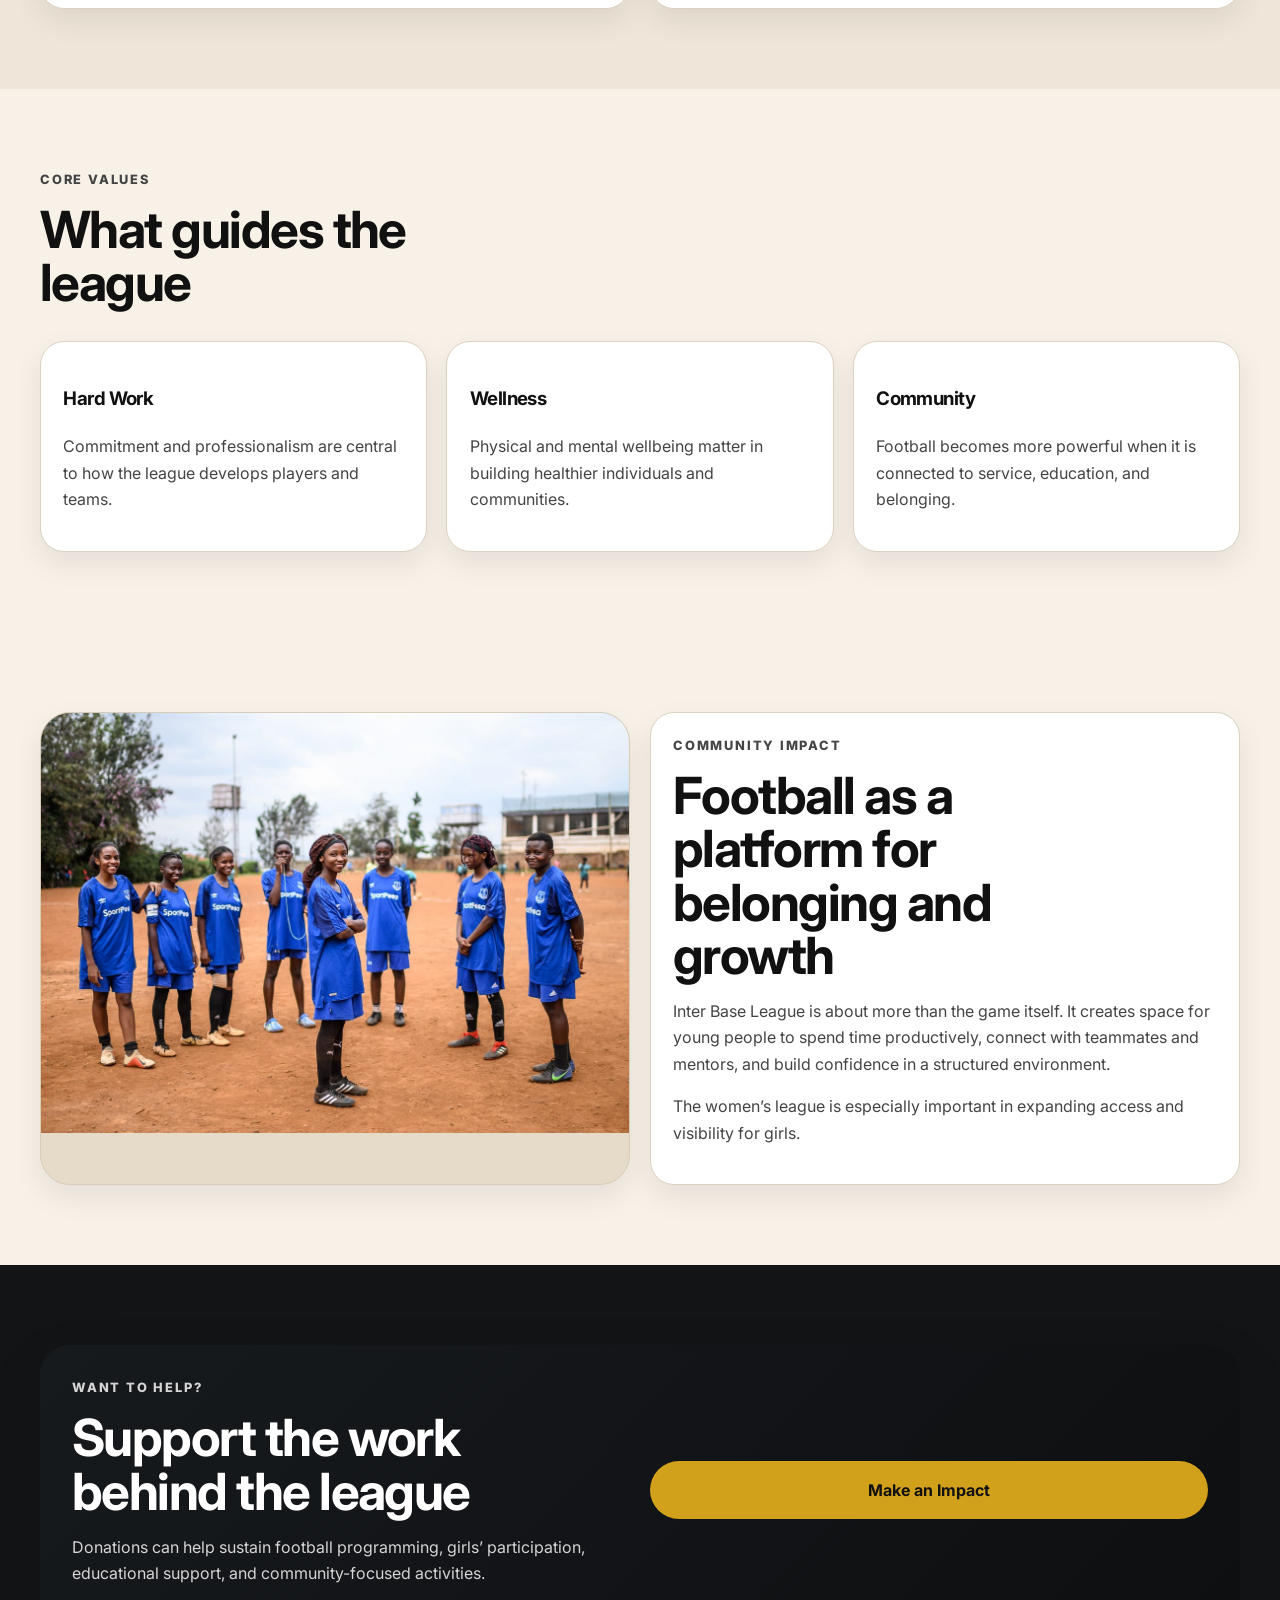
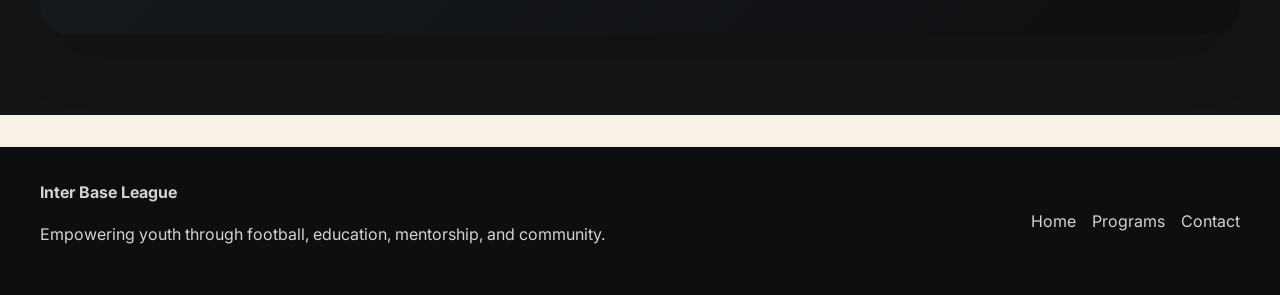
==== commit 6783175b: "Update about.html" ====
--- a/about.html
+++ b/about.html
@@ -176,7 +176,7 @@
             </p>
           </div>
           <div style="display:flex;align-items:center;">
-            <a href="donate.html" class="btn btn-primary btn-block">Support the League</a>
+            <a href="donate.html" class="btn btn-primary btn-block">Make an Impact</a>
           </div>
         </div>
       </div>
